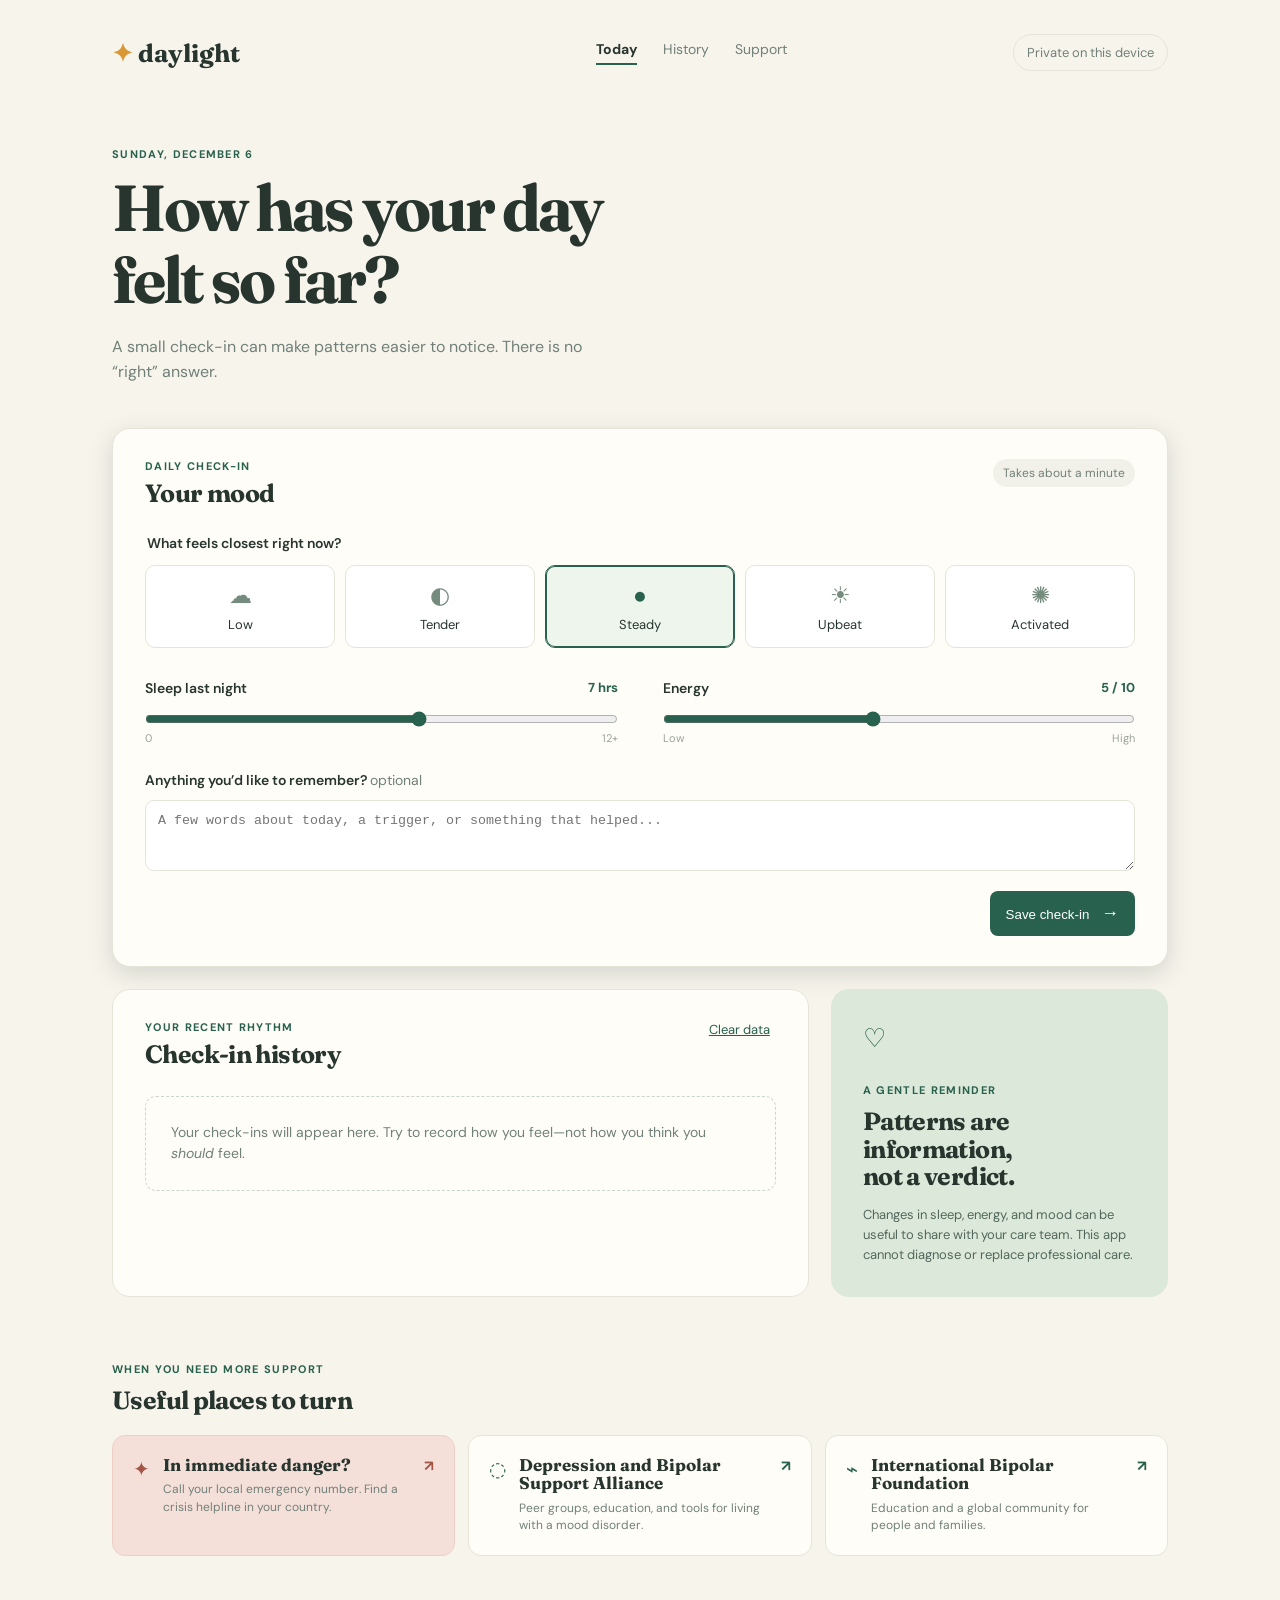
==== index.html @ 62eb23f6 "Publish Daylight mood companion" ====
<!doctype html>
<html lang="en">
  <head>
    <meta charset="UTF-8" />
    <meta name="viewport" content="width=device-width, initial-scale=1.0" />
    <meta name="description" content="A private daily mood check-in and resource companion." />
    <title>Daylight — mood companion</title>
    <link rel="preconnect" href="https://fonts.googleapis.com" />
    <link rel="preconnect" href="https://fonts.gstatic.com" crossorigin />
    <link href="https://fonts.googleapis.com/css2?family=DM+Sans:wght@400;500;600;700&family=Fraunces:opsz,wght@9..144,600;9..144,700&display=swap" rel="stylesheet" />
    <link rel="stylesheet" href="styles.css" />
  </head>
  <body>
    <main class="app-shell">
      <header>
        <a class="brand" href="#today" aria-label="Daylight home"><span class="sun">✦</span> daylight</a>
        <nav aria-label="Main navigation">
          <a class="active" href="#today">Today</a>
          <a href="#history">History</a>
          <a href="#support">Support</a>
        </nav>
        <button class="quiet-button" id="privacyButton" type="button">Private on this device</button>
      </header>

      <section class="welcome" id="today">
        <p class="eyebrow" id="dateLabel"></p>
        <h1>How has your day<br />felt so far?</h1>
        <p class="lede">A small check-in can make patterns easier to notice. There is no “right” answer.</p>
      </section>

      <section class="checkin-card" aria-labelledby="checkin-heading">
        <div class="section-heading"><div><p class="eyebrow">Daily check-in</p><h2 id="checkin-heading">Your mood</h2></div><span class="step">Takes about a minute</span></div>
        <form id="checkinForm">
          <fieldset>
            <legend>What feels closest right now?</legend>
            <div class="mood-grid">
              <button class="mood-option" type="button" data-mood="Low" data-score="1"><span>☁</span>Low</button>
              <button class="mood-option" type="button" data-mood="Tender" data-score="2"><span>◐</span>Tender</button>
              <button class="mood-option selected" type="button" data-mood="Steady" data-score="3"><span>●</span>Steady</button>
              <button class="mood-option" type="button" data-mood="Upbeat" data-score="4"><span>☀</span>Upbeat</button>
              <button class="mood-option" type="button" data-mood="Activated" data-score="5"><span>✺</span>Activated</button>
            </div>
          </fieldset>
          <div class="sliders">
            <label>Sleep last night <strong id="sleepValue">7 hrs</strong><input id="sleep" type="range" min="0" max="12" value="7" /><span class="range-ends"><i>0</i><i>12+</i></span></label>
            <label>Energy <strong id="energyValue">5 / 10</strong><input id="energy" type="range" min="1" max="10" value="5" /><span class="range-ends"><i>Low</i><i>High</i></span></label>
          </div>
          <label class="notes-label" for="notes">Anything you’d like to remember? <span>optional</span></label>
          <textarea id="notes" rows="3" placeholder="A few words about today, a trigger, or something that helped..."></textarea>
          <div class="form-footer"><p id="saveMessage" aria-live="polite"></p><button class="primary-button" type="submit">Save check-in <span>→</span></button></div>
        </form>
      </section>

      <section class="insight-grid" id="history">
        <article class="trend-card">
          <div class="section-heading"><div><p class="eyebrow">Your recent rhythm</p><h2>Check-in history</h2></div><button class="text-button" id="clearHistory" type="button">Clear data</button></div>
          <div id="historyEmpty" class="empty-state">Your check-ins will appear here. Try to record how you feel—not how you think you <em>should</em> feel.</div>
          <div id="historyList" class="history-list" aria-live="polite"></div>
        </article>
        <aside class="gentle-note"><span class="note-icon">♡</span><p class="eyebrow">A gentle reminder</p><h2>Patterns are information,<br />not a verdict.</h2><p>Changes in sleep, energy, and mood can be useful to share with your care team. This app cannot diagnose or replace professional care.</p></aside>
      </section>

      <section class="support-section" id="support" aria-labelledby="support-heading">
        <div><p class="eyebrow">When you need more support</p><h2 id="support-heading">Useful places to turn</h2></div>
        <div class="resource-grid">
          <a class="resource crisis" href="https://findahelpline.com" target="_blank" rel="noreferrer"><span>✦</span><div><h3>In immediate danger?</h3><p>Call your local emergency number. Find a crisis helpline in your country.</p></div><b>↗</b></a>
          <a class="resource" href="https://www.dbsalliance.org" target="_blank" rel="noreferrer"><span>◌</span><div><h3>Depression and Bipolar Support Alliance</h3><p>Peer groups, education, and tools for living with a mood disorder.</p></div><b>↗</b></a>
          <a class="resource" href="https://ibpf.org" target="_blank" rel="noreferrer"><span>⌁</span><div><h3>International Bipolar Foundation</h3><p>Education and a global community for people and families.</p></div><b>↗</b></a>
        </div>
      </section>
    </main>
    <dialog id="privacyDialog"><button class="dialog-close" aria-label="Close" type="button">×</button><p class="eyebrow">Your privacy</p><h2>Your entries stay here.</h2><p>Daylight saves check-ins in this browser’s local storage. No account is created and nothing is sent to a server. Clearing browser data or choosing “Clear data” removes the saved entries.</p></dialog>
    <script src="app.js"></script>
  </body>
</html>
---- styles.css ----
:root{--ink:#28352f;--muted:#718079;--cream:#f7f4ec;--card:#fffdf8;--line:#e5e4d9;--green:#28614d;--sage:#dce8d9;--gold:#e8bc62;--rose:#f4dfd9}*{box-sizing:border-box}html{scroll-behavior:smooth}body{margin:0;background:var(--cream);color:var(--ink);font-family:"DM Sans",sans-serif}.app-shell{max-width:1120px;margin:auto;padding:26px 32px 80px}header{display:flex;align-items:center;justify-content:space-between;padding:8px 0 42px}.brand{font-family:Fraunces,serif;font-size:25px;font-weight:700;color:var(--ink);text-decoration:none}.sun{color:#d99735}nav{display:flex;gap:26px;margin-left:130px}nav a{color:var(--muted);text-decoration:none;font-size:14px}nav .active{color:var(--ink);font-weight:700;border-bottom:2px solid var(--green);padding-bottom:5px}.quiet-button,.text-button{border:0;background:none;color:var(--muted);font:inherit;font-size:13px;cursor:pointer}.quiet-button{border:1px solid var(--line);border-radius:99px;padding:9px 13px}.welcome{max-width:620px;padding:34px 0 43px}.eyebrow{text-transform:uppercase;letter-spacing:.12em;font-size:11px;font-weight:700;color:var(--green);margin:0 0 11px}h1,h2,h3{font-family:Fraunces,serif;margin:0;line-height:1.1}h1{font-size:clamp(42px,6vw,65px);letter-spacing:-.045em}h2{font-size:25px;letter-spacing:-.025em}.lede{font-size:16px;line-height:1.55;color:var(--muted);max-width:480px;margin:20px 0 0}.checkin-card,.trend-card{background:var(--card);border:1px solid var(--line);border-radius:18px;padding:30px 32px;box-shadow:0 7px 25px #3f4d432e}.section-heading{display:flex;justify-content:space-between;align-items:start;margin-bottom:27px}.section-heading .eyebrow{margin-bottom:7px}.step{font-size:12px;color:var(--muted);background:#f1f1e9;padding:6px 10px;border-radius:20px}fieldset{padding:0;border:0;margin:0}legend{font-size:14px;font-weight:600;margin-bottom:13px}.mood-grid{display:grid;grid-template-columns:repeat(5,1fr);gap:10px}.mood-option{border:1px solid var(--line);background:#fff;border-radius:10px;padding:14px 8px;color:var(--ink);font:inherit;font-size:13px;cursor:pointer;transition:.16s}.mood-option span{display:block;font-size:23px;margin-bottom:6px;color:#758b7d}.mood-option:hover,.mood-option.selected{border-color:var(--green);background:#eef5ed;box-shadow:inset 0 0 0 1px var(--green)}.mood-option.selected span{color:var(--green)}.sliders{display:grid;grid-template-columns:1fr 1fr;gap:45px;margin:31px 0 24px}.sliders label{font-size:14px;font-weight:600}.sliders strong{float:right;color:var(--green);font-size:13px}input[type=range]{width:100%;accent-color:var(--green);margin:14px 0 0}.range-ends{display:flex;justify-content:space-between;color:#9aa39d;font-size:11px;font-weight:400}.range-ends i{font-style:normal}.notes-label{font-size:14px;font-weight:600}.notes-label span{color:var(--muted);font-weight:400}textarea{width:100%;resize:vertical;border:1px solid var(--line);border-radius:9px;margin-top:10px;padding:12px;font:14px/1.4 inherit;color:var(--ink);background:#fff}textarea:focus{outline:2px solid #c7ddc5;border-color:var(--green)}.form-footer{min-height:45px;display:flex;justify-content:space-between;align-items:end;margin-top:15px}.form-footer p{font-size:13px;color:var(--green);margin:0}.primary-button{border:0;border-radius:8px;background:var(--green);padding:12px 16px;color:white;font:600 14px inherit;cursor:pointer}.primary-button span{font-size:18px;margin-left:8px}.insight-grid{display:grid;grid-template-columns:1.55fr .75fr;gap:22px;margin-top:22px}.trend-card{box-shadow:none}.text-button{color:var(--green);text-decoration:underline}.empty-state{border:1px dashed #ccd5c9;border-radius:11px;padding:25px;color:var(--muted);font-size:14px;line-height:1.55}.history-list{display:grid;gap:9px}.history-row{display:grid;grid-template-columns:100px 1fr auto;gap:15px;align-items:center;border-top:1px solid var(--line);padding:14px 0;font-size:13px}.history-date{color:var(--muted)}.history-mood{font-weight:700}.history-meta{color:var(--muted)}.gentle-note{border-radius:18px;background:var(--sage);padding:32px;min-height:250px}.gentle-note .note-icon{font-size:26px;color:var(--green)}.gentle-note .eyebrow{margin-top:28px}.gentle-note h2{font-size:25px}.gentle-note>p:last-child{font-size:13px;line-height:1.55;color:#52685d;margin:14px 0 0}.support-section{margin-top:65px}.support-section>div:first-child{margin-bottom:20px}.resource-grid{display:grid;grid-template-columns:repeat(3,1fr);gap:13px}.resource{display:grid;grid-template-columns:auto 1fr auto;gap:13px;padding:20px;background:var(--card);border:1px solid var(--line);border-radius:13px;text-decoration:none;color:var(--ink);transition:transform .16s}.resource:hover{transform:translateY(-2px)}.resource>span{color:var(--green);font-size:20px}.resource h3{font-size:17px}.resource p{font-size:12px;line-height:1.45;color:var(--muted);margin:7px 0 0}.resource b{font-size:15px;color:var(--green)}.resource.crisis{background:var(--rose);border-color:#edcfc8}.resource.crisis>span,.resource.crisis b{color:#a35548}dialog{border:0;border-radius:16px;padding:30px;max-width:440px;color:var(--ink);box-shadow:0 20px 60px #0004}dialog::backdrop{background:#243c3099}.dialog-close{float:right;border:0;background:none;font-size:25px;cursor:pointer}.dialog-close+h2{font-size:29px}dialog p:last-child{line-height:1.6;color:var(--muted)}
@media(max-width:720px){.app-shell{padding:20px 17px 50px}header{padding-bottom:22px}nav{display:none}.quiet-button{font-size:11px}.welcome{padding:31px 0}.checkin-card,.trend-card{padding:23px 18px}.mood-grid{grid-template-columns:repeat(3,1fr)}.sliders,.insight-grid,.resource-grid{grid-template-columns:1fr}.sliders{gap:22px}.insight-grid{margin-top:14px}.gentle-note{min-height:0}.resource-grid{gap:10px}.history-row{grid-template-columns:82px 1fr}.history-meta{display:none}}
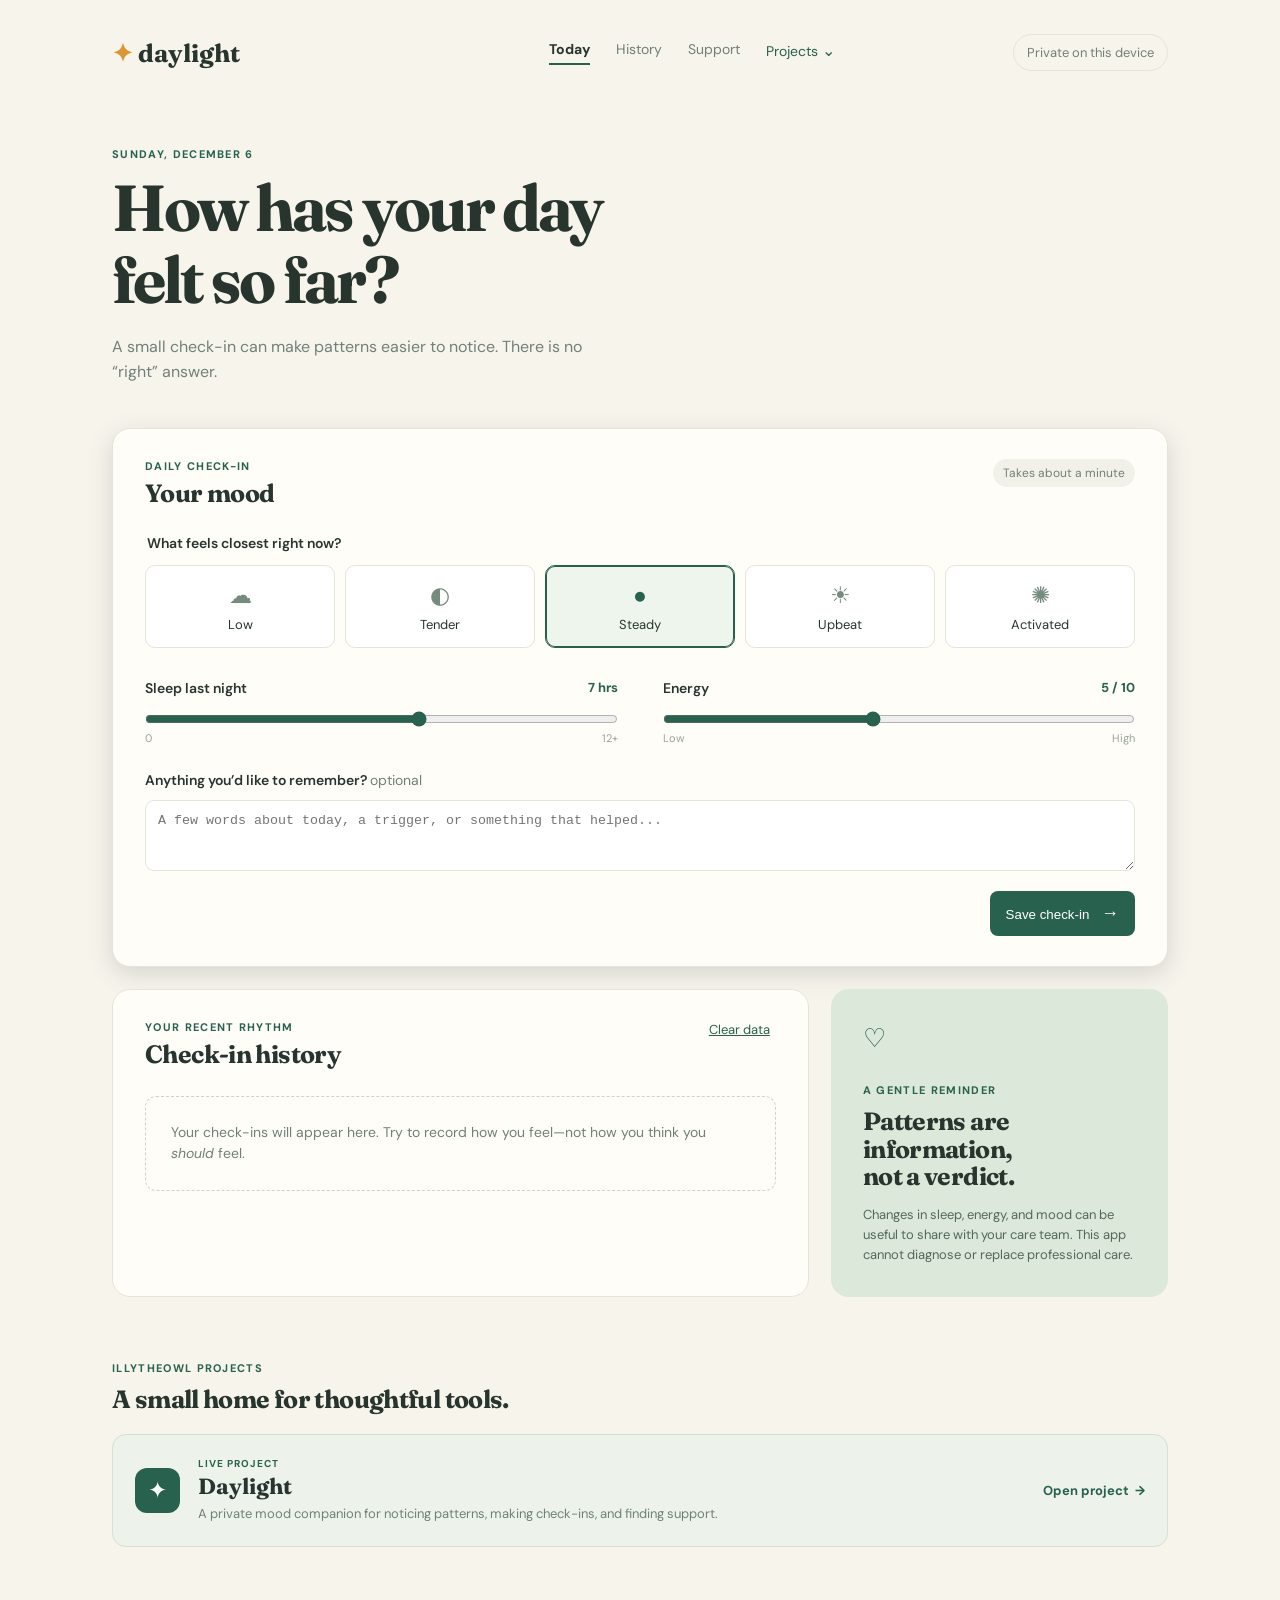
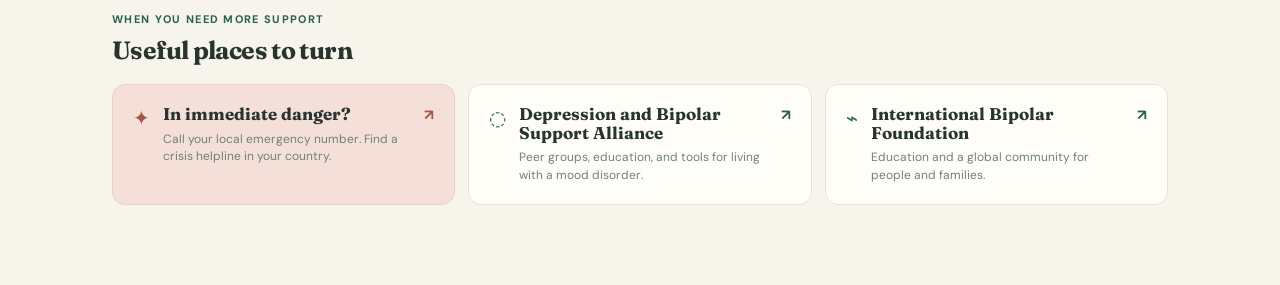
==== commit 1e2380b7: "Add projects menu and Daylight card" ====
--- a/index.html
+++ b/index.html
@@ -18,6 +18,7 @@
           <a class="active" href="#today">Today</a>
           <a href="#history">History</a>
           <a href="#support">Support</a>
+          <a class="projects-link" href="#projects">Projects <span>⌄</span></a>
         </nav>
         <button class="quiet-button" id="privacyButton" type="button">Private on this device</button>
       </header>
@@ -60,6 +61,15 @@
         <aside class="gentle-note"><span class="note-icon">♡</span><p class="eyebrow">A gentle reminder</p><h2>Patterns are information,<br />not a verdict.</h2><p>Changes in sleep, energy, and mood can be useful to share with your care team. This app cannot diagnose or replace professional care.</p></aside>
       </section>
 
+      <section class="projects-section" id="projects" aria-labelledby="projects-heading">
+        <div><p class="eyebrow">illytheowl projects</p><h2 id="projects-heading">A small home for thoughtful tools.</h2></div>
+        <a class="project-card" href="#today">
+          <div class="project-mark">✦</div>
+          <div><p class="project-status">Live project</p><h3>Daylight</h3><p>A private mood companion for noticing patterns, making check-ins, and finding support.</p></div>
+          <span class="project-arrow">Open project&nbsp; →</span>
+        </a>
+      </section>
+
       <section class="support-section" id="support" aria-labelledby="support-heading">
         <div><p class="eyebrow">When you need more support</p><h2 id="support-heading">Useful places to turn</h2></div>
         <div class="resource-grid">
--- a/styles.css
+++ b/styles.css
@@ -1,2 +1,3 @@
 :root{--ink:#28352f;--muted:#718079;--cream:#f7f4ec;--card:#fffdf8;--line:#e5e4d9;--green:#28614d;--sage:#dce8d9;--gold:#e8bc62;--rose:#f4dfd9}*{box-sizing:border-box}html{scroll-behavior:smooth}body{margin:0;background:var(--cream);color:var(--ink);font-family:"DM Sans",sans-serif}.app-shell{max-width:1120px;margin:auto;padding:26px 32px 80px}header{display:flex;align-items:center;justify-content:space-between;padding:8px 0 42px}.brand{font-family:Fraunces,serif;font-size:25px;font-weight:700;color:var(--ink);text-decoration:none}.sun{color:#d99735}nav{display:flex;gap:26px;margin-left:130px}nav a{color:var(--muted);text-decoration:none;font-size:14px}nav .active{color:var(--ink);font-weight:700;border-bottom:2px solid var(--green);padding-bottom:5px}.quiet-button,.text-button{border:0;background:none;color:var(--muted);font:inherit;font-size:13px;cursor:pointer}.quiet-button{border:1px solid var(--line);border-radius:99px;padding:9px 13px}.welcome{max-width:620px;padding:34px 0 43px}.eyebrow{text-transform:uppercase;letter-spacing:.12em;font-size:11px;font-weight:700;color:var(--green);margin:0 0 11px}h1,h2,h3{font-family:Fraunces,serif;margin:0;line-height:1.1}h1{font-size:clamp(42px,6vw,65px);letter-spacing:-.045em}h2{font-size:25px;letter-spacing:-.025em}.lede{font-size:16px;line-height:1.55;color:var(--muted);max-width:480px;margin:20px 0 0}.checkin-card,.trend-card{background:var(--card);border:1px solid var(--line);border-radius:18px;padding:30px 32px;box-shadow:0 7px 25px #3f4d432e}.section-heading{display:flex;justify-content:space-between;align-items:start;margin-bottom:27px}.section-heading .eyebrow{margin-bottom:7px}.step{font-size:12px;color:var(--muted);background:#f1f1e9;padding:6px 10px;border-radius:20px}fieldset{padding:0;border:0;margin:0}legend{font-size:14px;font-weight:600;margin-bottom:13px}.mood-grid{display:grid;grid-template-columns:repeat(5,1fr);gap:10px}.mood-option{border:1px solid var(--line);background:#fff;border-radius:10px;padding:14px 8px;color:var(--ink);font:inherit;font-size:13px;cursor:pointer;transition:.16s}.mood-option span{display:block;font-size:23px;margin-bottom:6px;color:#758b7d}.mood-option:hover,.mood-option.selected{border-color:var(--green);background:#eef5ed;box-shadow:inset 0 0 0 1px var(--green)}.mood-option.selected span{color:var(--green)}.sliders{display:grid;grid-template-columns:1fr 1fr;gap:45px;margin:31px 0 24px}.sliders label{font-size:14px;font-weight:600}.sliders strong{float:right;color:var(--green);font-size:13px}input[type=range]{width:100%;accent-color:var(--green);margin:14px 0 0}.range-ends{display:flex;justify-content:space-between;color:#9aa39d;font-size:11px;font-weight:400}.range-ends i{font-style:normal}.notes-label{font-size:14px;font-weight:600}.notes-label span{color:var(--muted);font-weight:400}textarea{width:100%;resize:vertical;border:1px solid var(--line);border-radius:9px;margin-top:10px;padding:12px;font:14px/1.4 inherit;color:var(--ink);background:#fff}textarea:focus{outline:2px solid #c7ddc5;border-color:var(--green)}.form-footer{min-height:45px;display:flex;justify-content:space-between;align-items:end;margin-top:15px}.form-footer p{font-size:13px;color:var(--green);margin:0}.primary-button{border:0;border-radius:8px;background:var(--green);padding:12px 16px;color:white;font:600 14px inherit;cursor:pointer}.primary-button span{font-size:18px;margin-left:8px}.insight-grid{display:grid;grid-template-columns:1.55fr .75fr;gap:22px;margin-top:22px}.trend-card{box-shadow:none}.text-button{color:var(--green);text-decoration:underline}.empty-state{border:1px dashed #ccd5c9;border-radius:11px;padding:25px;color:var(--muted);font-size:14px;line-height:1.55}.history-list{display:grid;gap:9px}.history-row{display:grid;grid-template-columns:100px 1fr auto;gap:15px;align-items:center;border-top:1px solid var(--line);padding:14px 0;font-size:13px}.history-date{color:var(--muted)}.history-mood{font-weight:700}.history-meta{color:var(--muted)}.gentle-note{border-radius:18px;background:var(--sage);padding:32px;min-height:250px}.gentle-note .note-icon{font-size:26px;color:var(--green)}.gentle-note .eyebrow{margin-top:28px}.gentle-note h2{font-size:25px}.gentle-note>p:last-child{font-size:13px;line-height:1.55;color:#52685d;margin:14px 0 0}.support-section{margin-top:65px}.support-section>div:first-child{margin-bottom:20px}.resource-grid{display:grid;grid-template-columns:repeat(3,1fr);gap:13px}.resource{display:grid;grid-template-columns:auto 1fr auto;gap:13px;padding:20px;background:var(--card);border:1px solid var(--line);border-radius:13px;text-decoration:none;color:var(--ink);transition:transform .16s}.resource:hover{transform:translateY(-2px)}.resource>span{color:var(--green);font-size:20px}.resource h3{font-size:17px}.resource p{font-size:12px;line-height:1.45;color:var(--muted);margin:7px 0 0}.resource b{font-size:15px;color:var(--green)}.resource.crisis{background:var(--rose);border-color:#edcfc8}.resource.crisis>span,.resource.crisis b{color:#a35548}dialog{border:0;border-radius:16px;padding:30px;max-width:440px;color:var(--ink);box-shadow:0 20px 60px #0004}dialog::backdrop{background:#243c3099}.dialog-close{float:right;border:0;background:none;font-size:25px;cursor:pointer}.dialog-close+h2{font-size:29px}dialog p:last-child{line-height:1.6;color:var(--muted)}
 @media(max-width:720px){.app-shell{padding:20px 17px 50px}header{padding-bottom:22px}nav{display:none}.quiet-button{font-size:11px}.welcome{padding:31px 0}.checkin-card,.trend-card{padding:23px 18px}.mood-grid{grid-template-columns:repeat(3,1fr)}.sliders,.insight-grid,.resource-grid{grid-template-columns:1fr}.sliders{gap:22px}.insight-grid{margin-top:14px}.gentle-note{min-height:0}.resource-grid{gap:10px}.history-row{grid-template-columns:82px 1fr}.history-meta{display:none}}
+.projects-section{margin-top:64px}.projects-link{color:var(--green)!important}.projects-link span{font-size:16px}.project-card{display:grid;grid-template-columns:auto 1fr auto;gap:18px;align-items:center;margin-top:20px;padding:22px;background:#edf3ea;border:1px solid #d3e1d0;border-radius:14px;text-decoration:none;color:var(--ink);transition:transform .16s}.project-card:hover{transform:translateY(-2px)}.project-mark{display:grid;place-items:center;width:45px;height:45px;border-radius:12px;background:var(--green);color:#fff;font-size:23px}.project-status{margin:0 0 4px;text-transform:uppercase;letter-spacing:.1em;font-size:10px;font-weight:700;color:var(--green)}.project-card h3{font-size:22px}.project-card p:last-child{margin:7px 0 0;color:var(--muted);font-size:13px;line-height:1.45}.project-arrow{font-size:13px;font-weight:700;color:var(--green)}
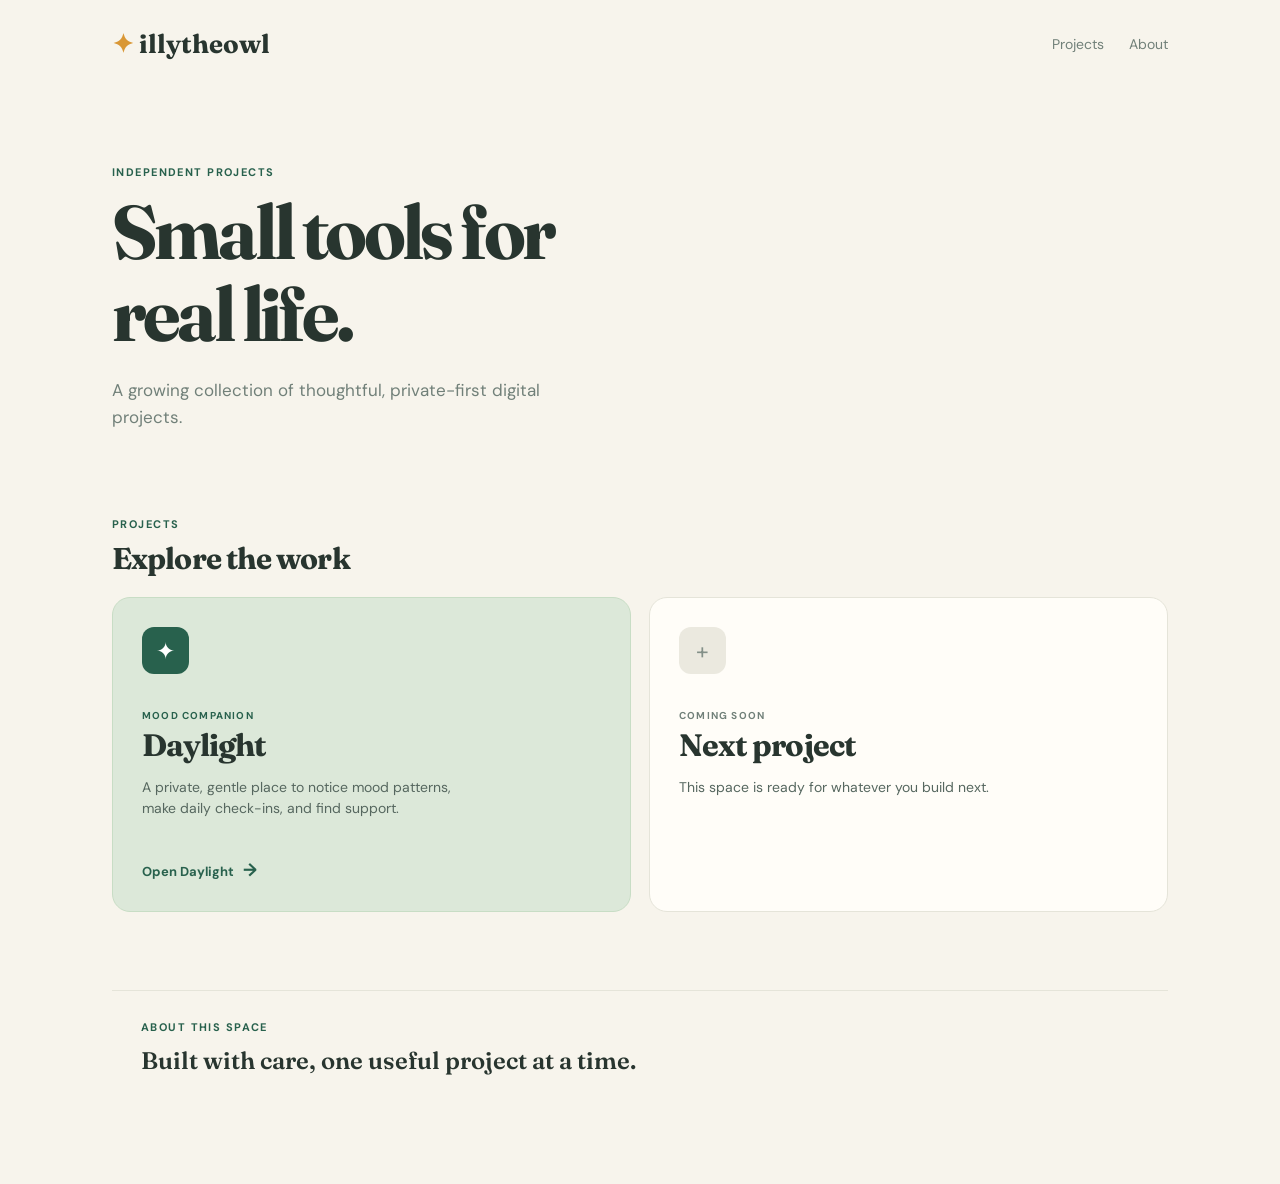
==== commit e0231ab7: "Create projects main menu" ====
--- a/index.html
+++ b/index.html
@@ -3,83 +3,44 @@
   <head>
     <meta charset="UTF-8" />
     <meta name="viewport" content="width=device-width, initial-scale=1.0" />
-    <meta name="description" content="A private daily mood check-in and resource companion." />
-    <title>Daylight — mood companion</title>
+    <meta name="description" content="illytheowl — small, thoughtful digital projects." />
+    <title>illytheowl — projects</title>
     <link rel="preconnect" href="https://fonts.googleapis.com" />
     <link rel="preconnect" href="https://fonts.gstatic.com" crossorigin />
     <link href="https://fonts.googleapis.com/css2?family=DM+Sans:wght@400;500;600;700&family=Fraunces:opsz,wght@9..144,600;9..144,700&display=swap" rel="stylesheet" />
-    <link rel="stylesheet" href="styles.css" />
+    <link rel="stylesheet" href="css/main.css" />
   </head>
   <body>
-    <main class="app-shell">
-      <header>
-        <a class="brand" href="#today" aria-label="Daylight home"><span class="sun">✦</span> daylight</a>
-        <nav aria-label="Main navigation">
-          <a class="active" href="#today">Today</a>
-          <a href="#history">History</a>
-          <a href="#support">Support</a>
-          <a class="projects-link" href="#projects">Projects <span>⌄</span></a>
-        </nav>
-        <button class="quiet-button" id="privacyButton" type="button">Private on this device</button>
+    <main class="site-shell">
+      <header class="site-header">
+        <a class="brand" href="./"><span>✦</span> illytheowl</a>
+        <nav aria-label="Main menu"><a href="#projects">Projects</a><a href="#about">About</a></nav>
       </header>
-
-      <section class="welcome" id="today">
-        <p class="eyebrow" id="dateLabel"></p>
-        <h1>How has your day<br />felt so far?</h1>
-        <p class="lede">A small check-in can make patterns easier to notice. There is no “right” answer.</p>
+      <section class="hero">
+        <p class="eyebrow">Independent projects</p>
+        <h1>Small tools for<br />real life.</h1>
+        <p>A growing collection of thoughtful, private-first digital projects.</p>
       </section>
-
-      <section class="checkin-card" aria-labelledby="checkin-heading">
-        <div class="section-heading"><div><p class="eyebrow">Daily check-in</p><h2 id="checkin-heading">Your mood</h2></div><span class="step">Takes about a minute</span></div>
-        <form id="checkinForm">
-          <fieldset>
-            <legend>What feels closest right now?</legend>
-            <div class="mood-grid">
-              <button class="mood-option" type="button" data-mood="Low" data-score="1"><span>☁</span>Low</button>
-              <button class="mood-option" type="button" data-mood="Tender" data-score="2"><span>◐</span>Tender</button>
-              <button class="mood-option selected" type="button" data-mood="Steady" data-score="3"><span>●</span>Steady</button>
-              <button class="mood-option" type="button" data-mood="Upbeat" data-score="4"><span>☀</span>Upbeat</button>
-              <button class="mood-option" type="button" data-mood="Activated" data-score="5"><span>✺</span>Activated</button>
-            </div>
-          </fieldset>
-          <div class="sliders">
-            <label>Sleep last night <strong id="sleepValue">7 hrs</strong><input id="sleep" type="range" min="0" max="12" value="7" /><span class="range-ends"><i>0</i><i>12+</i></span></label>
-            <label>Energy <strong id="energyValue">5 / 10</strong><input id="energy" type="range" min="1" max="10" value="5" /><span class="range-ends"><i>Low</i><i>High</i></span></label>
+      <section id="projects" aria-labelledby="projects-heading">
+        <div class="section-title"><p class="eyebrow">Projects</p><h2 id="projects-heading">Explore the work</h2></div>
+        <div class="projects-grid">
+          <a class="project-card daylight-card" href="daylight/">
+            <div class="project-icon">✦</div>
+            <p class="project-type">Mood companion</p>
+            <h3>Daylight</h3>
+            <p>A private, gentle place to notice mood patterns, make daily check-ins, and find support.</p>
+            <span>Open Daylight <b>→</b></span>
+          </a>
+          <div class="project-card coming-soon" aria-label="Future project slot">
+            <div class="project-icon">+</div>
+            <p class="project-type">Coming soon</p>
+            <h3>Next project</h3>
+            <p>This space is ready for whatever you build next.</p>
           </div>
-          <label class="notes-label" for="notes">Anything you’d like to remember? <span>optional</span></label>
-          <textarea id="notes" rows="3" placeholder="A few words about today, a trigger, or something that helped..."></textarea>
-          <div class="form-footer"><p id="saveMessage" aria-live="polite"></p><button class="primary-button" type="submit">Save check-in <span>→</span></button></div>
-        </form>
-      </section>
-
-      <section class="insight-grid" id="history">
-        <article class="trend-card">
-          <div class="section-heading"><div><p class="eyebrow">Your recent rhythm</p><h2>Check-in history</h2></div><button class="text-button" id="clearHistory" type="button">Clear data</button></div>
-          <div id="historyEmpty" class="empty-state">Your check-ins will appear here. Try to record how you feel—not how you think you <em>should</em> feel.</div>
-          <div id="historyList" class="history-list" aria-live="polite"></div>
-        </article>
-        <aside class="gentle-note"><span class="note-icon">♡</span><p class="eyebrow">A gentle reminder</p><h2>Patterns are information,<br />not a verdict.</h2><p>Changes in sleep, energy, and mood can be useful to share with your care team. This app cannot diagnose or replace professional care.</p></aside>
-      </section>
-
-      <section class="projects-section" id="projects" aria-labelledby="projects-heading">
-        <div><p class="eyebrow">illytheowl projects</p><h2 id="projects-heading">A small home for thoughtful tools.</h2></div>
-        <a class="project-card" href="#today">
-          <div class="project-mark">✦</div>
-          <div><p class="project-status">Live project</p><h3>Daylight</h3><p>A private mood companion for noticing patterns, making check-ins, and finding support.</p></div>
-          <span class="project-arrow">Open project&nbsp; →</span>
-        </a>
-      </section>
-
-      <section class="support-section" id="support" aria-labelledby="support-heading">
-        <div><p class="eyebrow">When you need more support</p><h2 id="support-heading">Useful places to turn</h2></div>
-        <div class="resource-grid">
-          <a class="resource crisis" href="https://findahelpline.com" target="_blank" rel="noreferrer"><span>✦</span><div><h3>In immediate danger?</h3><p>Call your local emergency number. Find a crisis helpline in your country.</p></div><b>↗</b></a>
-          <a class="resource" href="https://www.dbsalliance.org" target="_blank" rel="noreferrer"><span>◌</span><div><h3>Depression and Bipolar Support Alliance</h3><p>Peer groups, education, and tools for living with a mood disorder.</p></div><b>↗</b></a>
-          <a class="resource" href="https://ibpf.org" target="_blank" rel="noreferrer"><span>⌁</span><div><h3>International Bipolar Foundation</h3><p>Education and a global community for people and families.</p></div><b>↗</b></a>
         </div>
       </section>
+      <section class="about" id="about"><p class="eyebrow">About this space</p><p>Built with care, one useful project at a time.</p></section>
     </main>
-    <dialog id="privacyDialog"><button class="dialog-close" aria-label="Close" type="button">×</button><p class="eyebrow">Your privacy</p><h2>Your entries stay here.</h2><p>Daylight saves check-ins in this browser’s local storage. No account is created and nothing is sent to a server. Clearing browser data or choosing “Clear data” removes the saved entries.</p></dialog>
-    <script src="app.js"></script>
+    <script src="js/main.js"></script>
   </body>
 </html>
--- a/css/main.css
+++ b/css/main.css
@@ -0,0 +1,2 @@
+:root{--ink:#28352f;--muted:#718079;--cream:#f7f4ec;--card:#fffdf8;--line:#e5e4d9;--green:#28614d;--sage:#dce8d9;--gold:#e8bc62}*{box-sizing:border-box}html{scroll-behavior:smooth}body{margin:0;background:var(--cream);color:var(--ink);font-family:"DM Sans",sans-serif}.site-shell{max-width:1120px;margin:auto;padding:28px 32px 80px}.site-header{display:flex;align-items:center;justify-content:space-between}.brand{font:700 26px Fraunces,serif;text-decoration:none;color:var(--ink)}.brand span{color:#d99735}.site-header nav{display:flex;gap:25px}.site-header nav a{font-size:14px;color:var(--muted);text-decoration:none}.site-header nav a:hover{color:var(--green)}.hero{padding:105px 0 87px}.eyebrow{margin:0 0 12px;color:var(--green);font-size:11px;font-weight:700;letter-spacing:.13em;text-transform:uppercase}h1,h2,h3{font-family:Fraunces,serif;line-height:1.08;margin:0}h1{font-size:clamp(47px,7vw,76px);letter-spacing:-.05em}h2{font-size:30px;letter-spacing:-.03em}.hero>p:last-child{max-width:450px;margin:22px 0 0;color:var(--muted);font-size:17px;line-height:1.55}.section-title{margin-bottom:22px}.projects-grid{display:grid;grid-template-columns:repeat(2,minmax(0,1fr));gap:18px}.project-card{min-height:315px;padding:29px;border-radius:18px;border:1px solid var(--line);text-decoration:none;color:var(--ink);display:flex;flex-direction:column;background:var(--card)}.daylight-card{background:var(--sage);border-color:#c8ddc5;transition:transform .17s,box-shadow .17s}.daylight-card:hover{transform:translateY(-4px);box-shadow:0 15px 26px #33534422}.project-icon{display:grid;place-items:center;width:47px;height:47px;border-radius:12px;background:var(--green);color:#fff;font-size:23px}.coming-soon .project-icon{background:#ebe9df;color:#839088}.project-type{margin:35px 0 7px;text-transform:uppercase;font-size:10px;letter-spacing:.12em;font-weight:700;color:var(--green)}.coming-soon .project-type{color:var(--muted)}.project-card h3{font-size:31px;letter-spacing:-.03em}.project-card>p:not(.project-type){color:#56675f;line-height:1.5;font-size:14px;max-width:320px}.project-card span{margin-top:auto;font-size:13px;font-weight:700;color:var(--green)}.project-card b{font-size:18px;margin-left:6px}.about{margin-top:78px;padding:29px;border-top:1px solid var(--line)}.about p:last-child{font:600 24px Fraunces,serif;margin:0}@media(max-width:650px){.site-shell{padding:22px 18px 55px}.hero{padding:74px 0 58px}.projects-grid{grid-template-columns:1fr}.project-card{min-height:265px}.site-header nav{gap:15px}}
+
